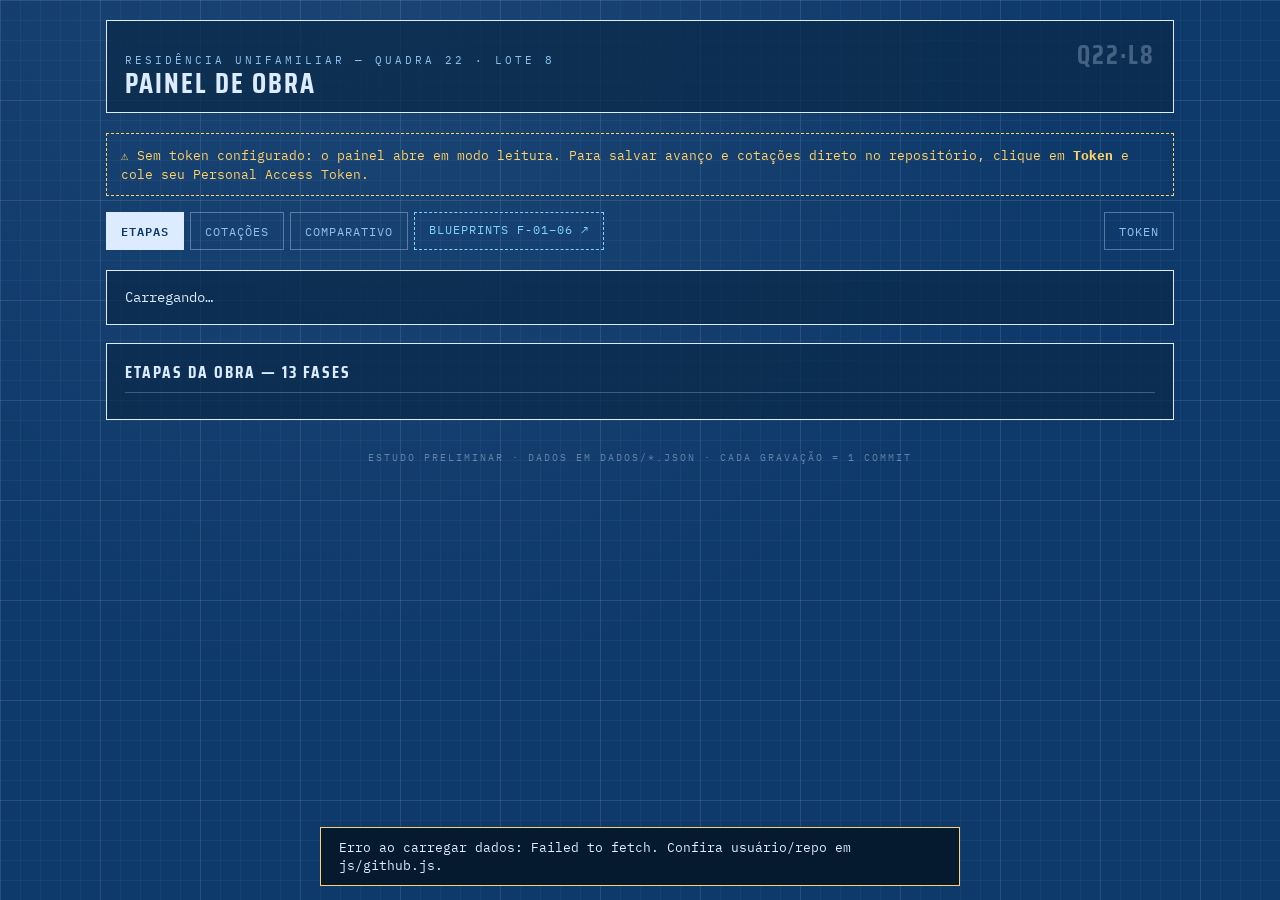
==== index.html @ 90e199ad "Painel de obra Q22·L8 — site interativo, dados (13 etapas, 116 itens cotáveis) e blueprints F-01–F-0" ====
<!DOCTYPE html>
<html lang="pt-BR">
<head>
<meta charset="UTF-8">
<meta name="viewport" content="width=device-width, initial-scale=1.0">
<title>Q22·L8 — Painel de Obra</title>
<link href="https://fonts.googleapis.com/css2?family=Saira+Condensed:wght@400;600;700&family=IBM+Plex+Mono:wght@400;500;600&display=swap" rel="stylesheet">
<link rel="stylesheet" href="css/estilo.css">
</head>
<body>
<div class="wrap">

  <header class="carimbo">
    <div>
      <div class="kicker">Residência Unifamiliar — Quadra 22 · Lote 8</div>
      <h1>Painel de Obra</h1>
    </div>
    <div class="tag">Q22·L8</div>
  </header>

  <div id="token-aviso" class="token-aviso">
    ⚠ Sem token configurado: o painel abre em modo leitura. Para salvar avanço e cotações
    direto no repositório, clique em <strong>Token</strong> e cole seu Personal Access Token.
  </div>

  <nav>
    <button data-aba="etapas" class="ativo">Etapas</button>
    <button data-aba="cotacoes">Cotações</button>
    <button data-aba="comparativo">Comparativo</button>
    <a class="btn-blueprints" href="blueprints.html">Blueprints F-01–06 ↗</a>
    <button id="btn-token" style="margin-left:auto">Token</button>
  </nav>

  <div class="painel" id="resumo">Carregando…</div>

  <main>
    <section id="aba-etapas">
      <div class="painel">
        <h2>Etapas da obra — 13 fases</h2>
        <div id="lista-etapas"></div>
        <button id="salvar-etapas" class="btn oculto">Salvar avanço no repositório</button>
      </div>
    </section>

    <section id="aba-cotacoes" class="oculto">
      <div class="painel">
        <h2>Nova cotação</h2>
        <form id="form-cotacao">
          <div class="linha-2">
            <div class="campo"><label class="lbl" for="cot-categoria">Categoria</label>
              <select id="cot-categoria"></select></div>
            <div class="campo"><label class="lbl" for="cot-etapa">Etapa vinculada</label>
              <select id="cot-etapa"></select></div>
          </div>
          <div class="campo"><label class="lbl" for="cot-item">Item (catálogo — 116 itens da planilha)</label>
            <select id="cot-item"></select></div>
          <div class="linha-2">
            <div class="campo"><label class="lbl" for="cot-fornecedor">Fornecedor</label>
              <input id="cot-fornecedor" required placeholder="ex.: ISOCIL"></div>
            <div class="campo"><label class="lbl" for="cot-qtde">Quantidade</label>
              <input id="cot-qtde" type="number" step="0.01" min="0" required></div>
          </div>
          <div class="linha-2">
            <div class="campo"><label class="lbl" for="cot-preco">Preço unitário (R$)</label>
              <input id="cot-preco" type="number" step="0.01" min="0" required placeholder="ex.: 220,00 → 220.00"></div>
            <div class="campo"><label class="lbl" for="cot-obs">Observação</label>
              <input id="cot-obs" placeholder="espessura, prazo, condição de pagamento…"></div>
          </div>
          <button type="submit" id="btn-cotacao" class="btn">Salvar cotação (commit)</button>
        </form>
      </div>
      <div class="painel">
        <h2>Cotações registradas</h2>
        <div id="tabela-cotacoes"></div>
      </div>
    </section>

    <section id="aba-comparativo" class="oculto">
      <div class="painel">
        <h2>Cotado × Estimado por etapa</h2>
        <p style="font-size:11.5px;color:var(--bp-dim);margin-bottom:12px">
          Faixa azul = estimativa baixa–alta da planilha. Marcador âmbar = custo real da etapa
          (o que você digitou na aba Etapas; se vazio, usa a soma das cotações vinculadas).</p>
        <div id="comparativo"></div>
      </div>
    </section>
  </main>

  <div class="rodape">Estudo preliminar · dados em dados/*.json · cada gravação = 1 commit</div>
</div>
<div id="msg" role="status"></div>
<script src="js/github.js"></script>
<script src="js/app.js"></script>
</body>
</html>
---- css/estilo.css ----
/* Residência Q22·L8 — painel de obra · estética blueprint (mesma família das folhas F-01–F-06) */
:root {
  --bp-blue:#0E3A6B; --bp-deep:#05192f; --bp-line:#DCEBFF; --bp-dim:#8FC1EE;
  --bp-amber:#FFD166; --bp-green:#7FD4A6; --bp-cyan:#7FD4FF; --bp-panel:rgba(9,41,71,0.72);
}
* { margin:0; padding:0; box-sizing:border-box; }
body {
  background:
    linear-gradient(rgba(220,235,255,0.045) 1px, transparent 1px),
    linear-gradient(90deg, rgba(220,235,255,0.045) 1px, transparent 1px),
    linear-gradient(rgba(220,235,255,0.08) 1px, transparent 1px),
    linear-gradient(90deg, rgba(220,235,255,0.08) 1px, transparent 1px),
    radial-gradient(ellipse at 30% 0%, rgba(255,255,255,0.05), transparent 55%),
    var(--bp-blue);
  background-size:20px 20px,20px 20px,100px 100px,100px 100px,auto,auto;
  color:var(--bp-line);
  font-family:'IBM Plex Mono',monospace;
  font-size:14px; line-height:1.5;
  min-height:100vh;
}
h1,h2,h3,.ttl { font-family:'Saira Condensed',sans-serif; text-transform:uppercase; letter-spacing:2px; }
a { color:var(--bp-cyan); }

.wrap { max-width:1100px; margin:0 auto; padding:20px 16px 80px; }

/* carimbo de topo */
header.carimbo {
  border:1.5px solid var(--bp-line); background:var(--bp-panel);
  display:flex; flex-wrap:wrap; justify-content:space-between; align-items:baseline;
  padding:14px 18px; margin-bottom:20px; gap:8px;
}
header .kicker { font-size:11px; letter-spacing:3px; color:var(--bp-dim); text-transform:uppercase; }
header h1 { font-size:28px; font-weight:700; line-height:1.05; }
header .tag { font-size:26px; font-weight:700; color:rgba(220,235,255,0.28); font-family:'Saira Condensed',sans-serif; letter-spacing:2px; }
nav { display:flex; gap:6px; flex-wrap:wrap; margin-bottom:20px; }
nav button {
  font-family:'IBM Plex Mono',monospace; font-size:12px; letter-spacing:1px; text-transform:uppercase;
  background:transparent; color:var(--bp-dim); border:1px solid rgba(220,235,255,0.35);
  padding:8px 14px; cursor:pointer;
}
nav button.ativo { color:var(--bp-blue); background:var(--bp-line); border-color:var(--bp-line); font-weight:600; }
nav a.btn-blueprints { font-size:12px; letter-spacing:1px; text-transform:uppercase; border:1px dashed var(--bp-cyan); padding:8px 14px; text-decoration:none; }

/* painéis */
.painel { border:1.2px solid var(--bp-line); background:var(--bp-panel); padding:16px 18px; margin-bottom:18px; }
.painel h2 { font-size:17px; margin-bottom:10px; color:var(--bp-line); border-bottom:1px solid rgba(220,235,255,0.25); padding-bottom:6px; }
.lbl { display:block; font-size:10px; letter-spacing:2px; color:var(--bp-dim); text-transform:uppercase; margin-bottom:3px; }
.val { font-weight:600; }
.grid-resumo { display:grid; grid-template-columns:repeat(auto-fit,minmax(150px,1fr)); gap:12px; }
.grid-resumo .celula { border-left:2px solid var(--bp-cyan); padding-left:10px; }
.amber { color:var(--bp-amber); } .green { color:var(--bp-green); } .cyan { color:var(--bp-cyan); }

/* barra de progresso geral */
.barra { height:22px; border:1px solid var(--bp-line); background:rgba(5,25,47,0.6); position:relative; margin:8px 0 4px; }
.barra .preenchido { height:100%; background:repeating-linear-gradient(45deg, var(--bp-green), var(--bp-green) 6px, rgba(127,212,166,0.55) 6px, rgba(127,212,166,0.55) 12px); transition:width .4s; }
.barra .rotulo { position:absolute; inset:0; display:flex; align-items:center; justify-content:center; font-size:11px; letter-spacing:1px; color:var(--bp-line); text-shadow:0 0 4px rgba(5,25,47,0.9); }

/* etapas */
.etapa { border:1px solid rgba(220,235,255,0.35); background:rgba(5,25,47,0.35); padding:12px 14px; margin-bottom:10px; }
.etapa .topo { display:flex; justify-content:space-between; gap:10px; flex-wrap:wrap; align-items:baseline; }
.etapa .num { font-family:'Saira Condensed',sans-serif; font-size:22px; font-weight:700; color:rgba(220,235,255,0.35); min-width:34px; }
.etapa h3 { font-size:15px; letter-spacing:1.2px; }
.etapa .faixa { font-size:12px; color:var(--bp-dim); }
.etapa .obs { font-size:11.5px; color:var(--bp-dim); margin-top:4px; }
.etapa .controles { display:flex; gap:8px; align-items:center; margin-top:8px; flex-wrap:wrap; }
.etapa select, .etapa input[type=number] {
  background:rgba(5,25,47,0.8); color:var(--bp-line); border:1px solid rgba(220,235,255,0.4);
  font-family:'IBM Plex Mono',monospace; font-size:12px; padding:5px 8px;
}
.etapa input[type=range] { accent-color:var(--bp-green); width:130px; }
.etapa .mini-barra { height:8px; background:rgba(5,25,47,0.7); border:1px solid rgba(220,235,255,0.3); margin-top:8px; }
.etapa .mini-barra div { height:100%; background:var(--bp-green); }
.etapa.concluida { border-color:var(--bp-green); }
.etapa.concluida .num { color:var(--bp-green); }
.etapa.em_andamento { border-color:var(--bp-amber); }
.etapa.em_andamento .num { color:var(--bp-amber); }
.badge { font-size:10px; letter-spacing:1.5px; text-transform:uppercase; border:1px solid; padding:2px 8px; }
.badge.nao_iniciada { color:var(--bp-dim); border-color:var(--bp-dim); }
.badge.em_andamento { color:var(--bp-amber); border-color:var(--bp-amber); }
.badge.concluida { color:var(--bp-green); border-color:var(--bp-green); }

/* formulários */
form .campo { margin-bottom:12px; }
input, select, textarea {
  width:100%; background:rgba(5,25,47,0.8); color:var(--bp-line);
  border:1px solid rgba(220,235,255,0.4); font-family:'IBM Plex Mono',monospace;
  font-size:13px; padding:9px 10px;
}
input:focus, select:focus, textarea:focus, button:focus-visible { outline:2px solid var(--bp-cyan); outline-offset:1px; }
.linha-2 { display:grid; grid-template-columns:1fr 1fr; gap:12px; }
.btn {
  font-family:'Saira Condensed',sans-serif; font-size:15px; font-weight:600; letter-spacing:2px; text-transform:uppercase;
  background:var(--bp-amber); color:var(--bp-blue); border:none; padding:11px 22px; cursor:pointer; width:auto;
}
.btn.secundario { background:transparent; color:var(--bp-line); border:1px solid var(--bp-line); }
.btn:disabled { opacity:.5; cursor:wait; }

/* tabela de cotações */
table { width:100%; border-collapse:collapse; font-size:12px; }
th { font-size:10px; letter-spacing:1.5px; text-transform:uppercase; color:var(--bp-dim); text-align:left; padding:6px 8px; border-bottom:1px solid rgba(220,235,255,0.4); }
td { padding:7px 8px; border-bottom:1px solid rgba(220,235,255,0.15); vertical-align:top; }
td.num, th.num { text-align:right; white-space:nowrap; }
tr.melhor td { color:var(--bp-green); }

/* comparativo */
.comp-linha { display:grid; grid-template-columns:26px 1fr 220px; gap:10px; align-items:center; margin-bottom:8px; font-size:12px; }
.comp-track { position:relative; height:14px; background:rgba(5,25,47,0.7); border:1px solid rgba(220,235,255,0.3); }
.comp-faixa { position:absolute; top:0; bottom:0; background:rgba(143,193,238,0.28); }
.comp-real { position:absolute; top:2px; bottom:2px; width:3px; background:var(--bp-amber); }

/* status / token */
#msg { position:fixed; bottom:14px; left:50%; transform:translateX(-50%); background:var(--bp-deep); border:1px solid var(--bp-cyan); color:var(--bp-line); padding:10px 18px; font-size:12.5px; max-width:92vw; display:none; z-index:9; }
.token-aviso { border:1px dashed var(--bp-amber); padding:12px 14px; font-size:12.5px; color:var(--bp-amber); margin-bottom:16px; }
.rodape { text-align:center; font-size:10px; letter-spacing:2px; color:rgba(220,235,255,0.4); text-transform:uppercase; margin-top:30px; }
.oculto { display:none; }
@media (max-width:640px){ .linha-2{grid-template-columns:1fr;} .comp-linha{grid-template-columns:22px 1fr;} .comp-linha .comp-wrap{grid-column:1/-1;} }
@media (prefers-reduced-motion:reduce){ *{transition:none!important;} }
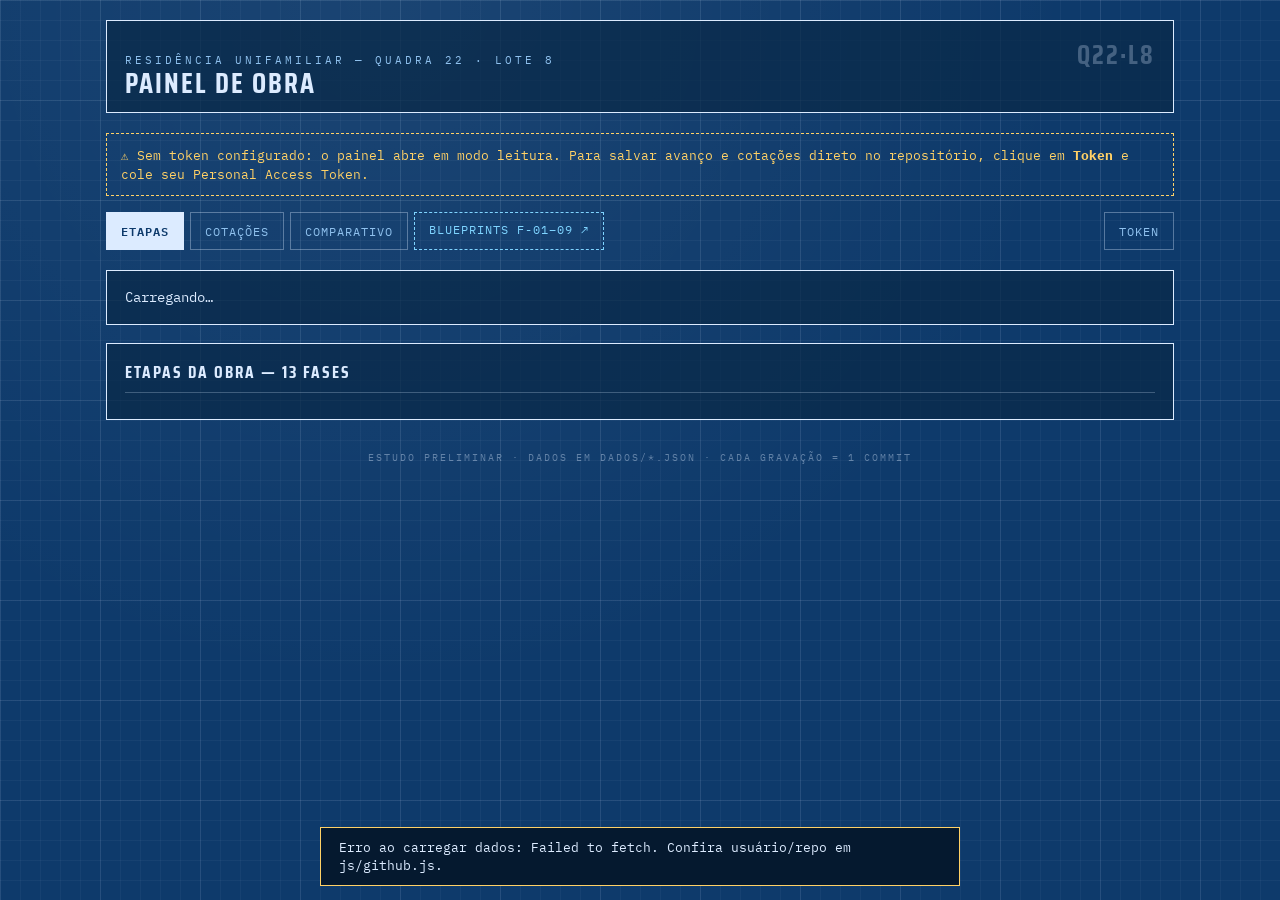
==== commit 3f6fcf05: "Botao 'Painel de Obra' fixo nas blueprints (oculto na impressao/PDF) + link do index atualizado p/ F" ====
--- a/index.html
+++ b/index.html
@@ -27,7 +27,7 @@
     <button data-aba="etapas" class="ativo">Etapas</button>
     <button data-aba="cotacoes">Cotações</button>
     <button data-aba="comparativo">Comparativo</button>
-    <a class="btn-blueprints" href="blueprints.html">Blueprints F-01–06 ↗</a>
+    <a class="btn-blueprints" href="blueprints.html">Blueprints F-01–09 ↗</a>
     <button id="btn-token" style="margin-left:auto">Token</button>
   </nav>
 
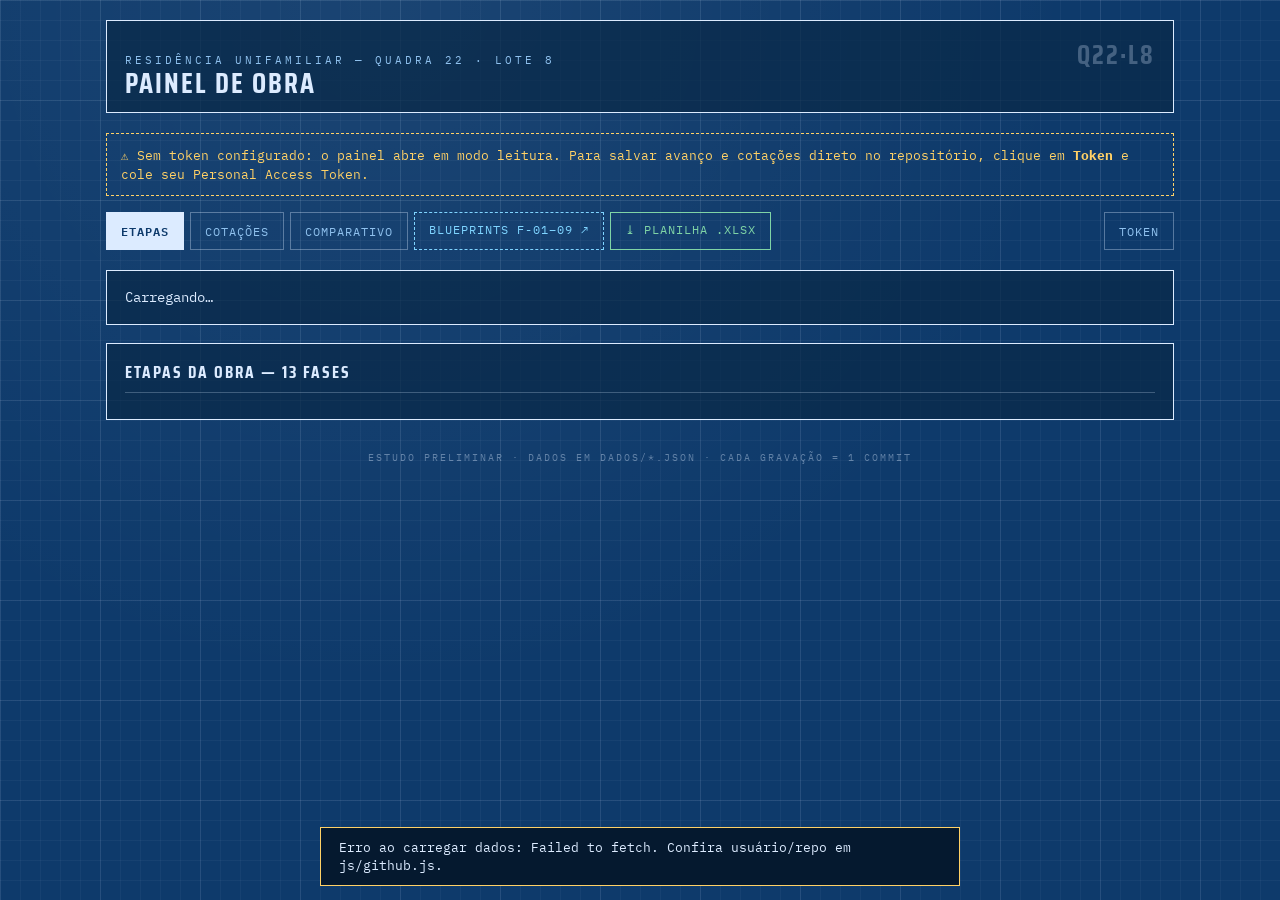
==== commit 5badb2e7: "Planilha automatica: gerador a partir dos JSONs, workflow do Actions, botao de download no painel" ====
--- a/index.html
+++ b/index.html
@@ -28,6 +28,7 @@
     <button data-aba="cotacoes">Cotações</button>
     <button data-aba="comparativo">Comparativo</button>
     <a class="btn-blueprints" href="blueprints.html">Blueprints F-01–09 ↗</a>
+    <a class="btn-blueprints" id="link-planilha" href="planilha-q22-l8.xlsx" download>⤓ Planilha .xlsx</a>
     <button id="btn-token" style="margin-left:auto">Token</button>
   </nav>
 
--- a/css/estilo.css
+++ b/css/estilo.css
@@ -40,6 +40,7 @@
 }
 nav button.ativo { color:var(--bp-blue); background:var(--bp-line); border-color:var(--bp-line); font-weight:600; }
 nav a.btn-blueprints { font-size:12px; letter-spacing:1px; text-transform:uppercase; border:1px dashed var(--bp-cyan); padding:8px 14px; text-decoration:none; }
+nav a#link-planilha { border-style:solid; border-color:var(--bp-green); color:var(--bp-green); }
 
 /* painéis */
 .painel { border:1.2px solid var(--bp-line); background:var(--bp-panel); padding:16px 18px; margin-bottom:18px; }
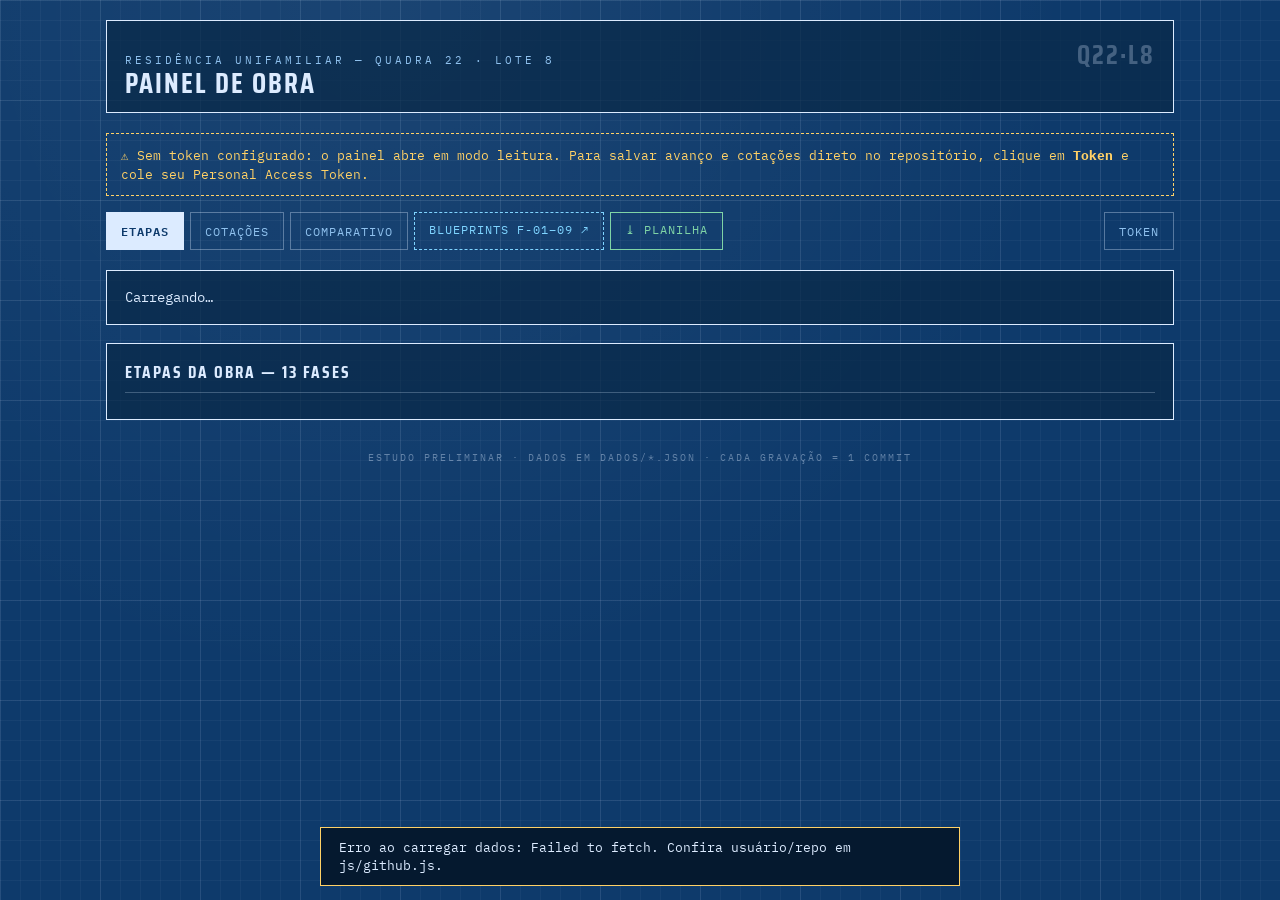
==== commit 9502b686: "Download da planilha com nome datado da ultima atualizacao (+ cache-buster por sha e rotulo com a da" ====
--- a/index.html
+++ b/index.html
@@ -28,7 +28,7 @@
     <button data-aba="cotacoes">Cotações</button>
     <button data-aba="comparativo">Comparativo</button>
     <a class="btn-blueprints" href="blueprints.html">Blueprints F-01–09 ↗</a>
-    <a class="btn-blueprints" id="link-planilha" href="planilha-q22-l8.xlsx" download>⤓ Planilha .xlsx</a>
+    <a class="btn-blueprints" id="link-planilha" href="planilha-q22-l8.xlsx" download title="Planilha de custos (.xlsx)">⤓ Planilha</a>
     <button id="btn-token" style="margin-left:auto">Token</button>
   </nav>
 
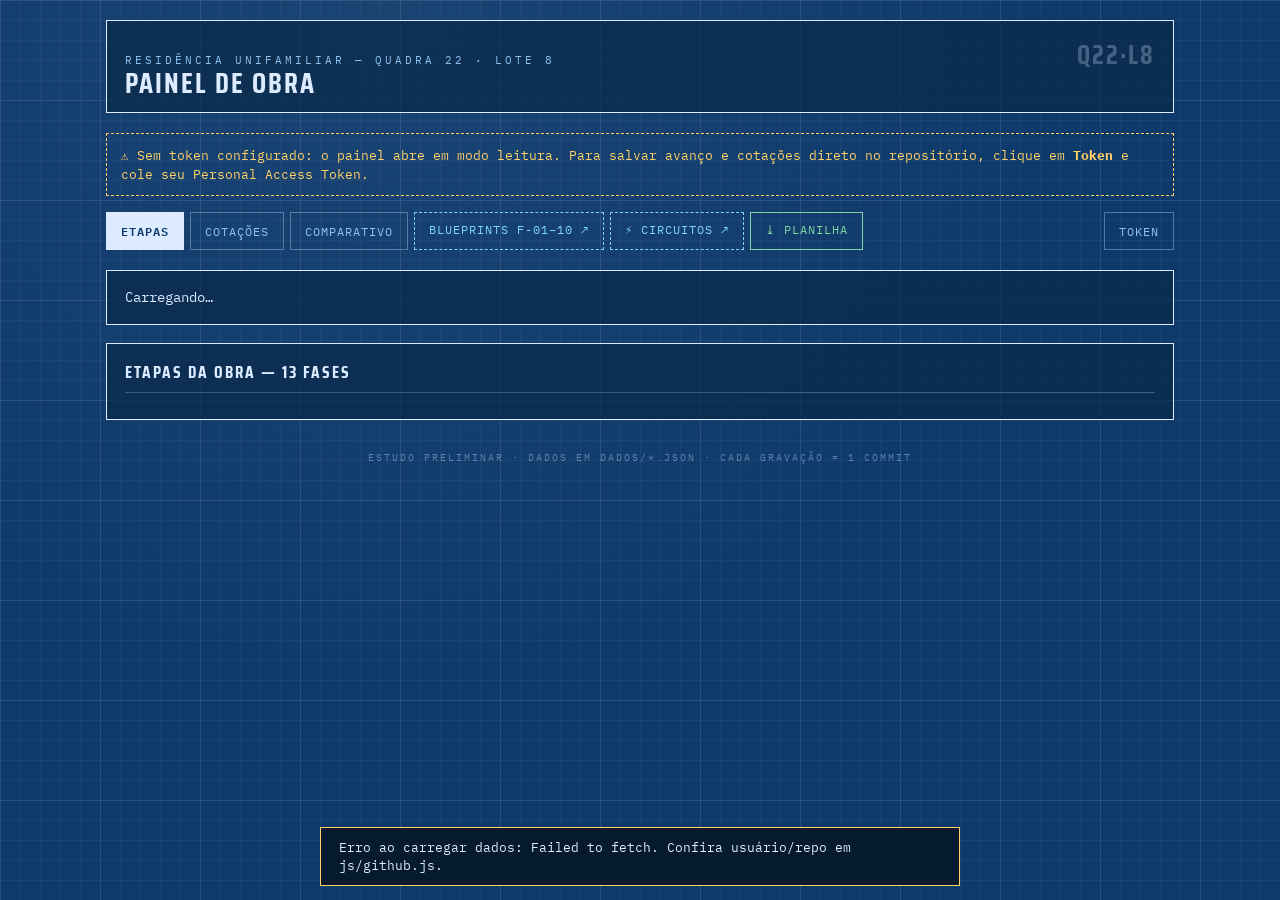
==== commit c80831cc: "Pagina de circuitos: eletrica (25 circuitos) integrada ao site + aba de hidraulica funcional com 13 " ====
--- a/index.html
+++ b/index.html
@@ -27,7 +27,8 @@
     <button data-aba="etapas" class="ativo">Etapas</button>
     <button data-aba="cotacoes">Cotações</button>
     <button data-aba="comparativo">Comparativo</button>
-    <a class="btn-blueprints" href="blueprints.html">Blueprints F-01–09 ↗</a>
+    <a class="btn-blueprints" href="blueprints.html">Blueprints F-01–10 ↗</a>
+    <a class="btn-blueprints" href="circuitos.html">⚡ Circuitos ↗</a>
     <a class="btn-blueprints" id="link-planilha" href="planilha-q22-l8.xlsx" download title="Planilha de custos (.xlsx)">⤓ Planilha</a>
     <button id="btn-token" style="margin-left:auto">Token</button>
   </nav>
@@ -53,10 +54,10 @@
             <div class="campo"><label class="lbl" for="cot-etapa">Etapa vinculada</label>
               <select id="cot-etapa"></select></div>
           </div>
-          <div class="campo"><label class="lbl" for="cot-item">Item (catálogo — 116 itens da planilha)</label>
+          <div class="campo"><label class="lbl" for="cot-item">Item — 143 no catálogo (inclui projetos e mão de obra por etapa) <span id="cot-tipo" class="badge nao_iniciada">material</span></label>
             <select id="cot-item"></select></div>
           <div class="linha-2">
-            <div class="campo"><label class="lbl" for="cot-fornecedor">Fornecedor</label>
+            <div class="campo"><label class="lbl" for="cot-fornecedor">Fornecedor / empreiteiro</label>
               <input id="cot-fornecedor" required placeholder="ex.: ISOCIL"></div>
             <div class="campo"><label class="lbl" for="cot-qtde">Quantidade</label>
               <input id="cot-qtde" type="number" step="0.01" min="0" required></div>
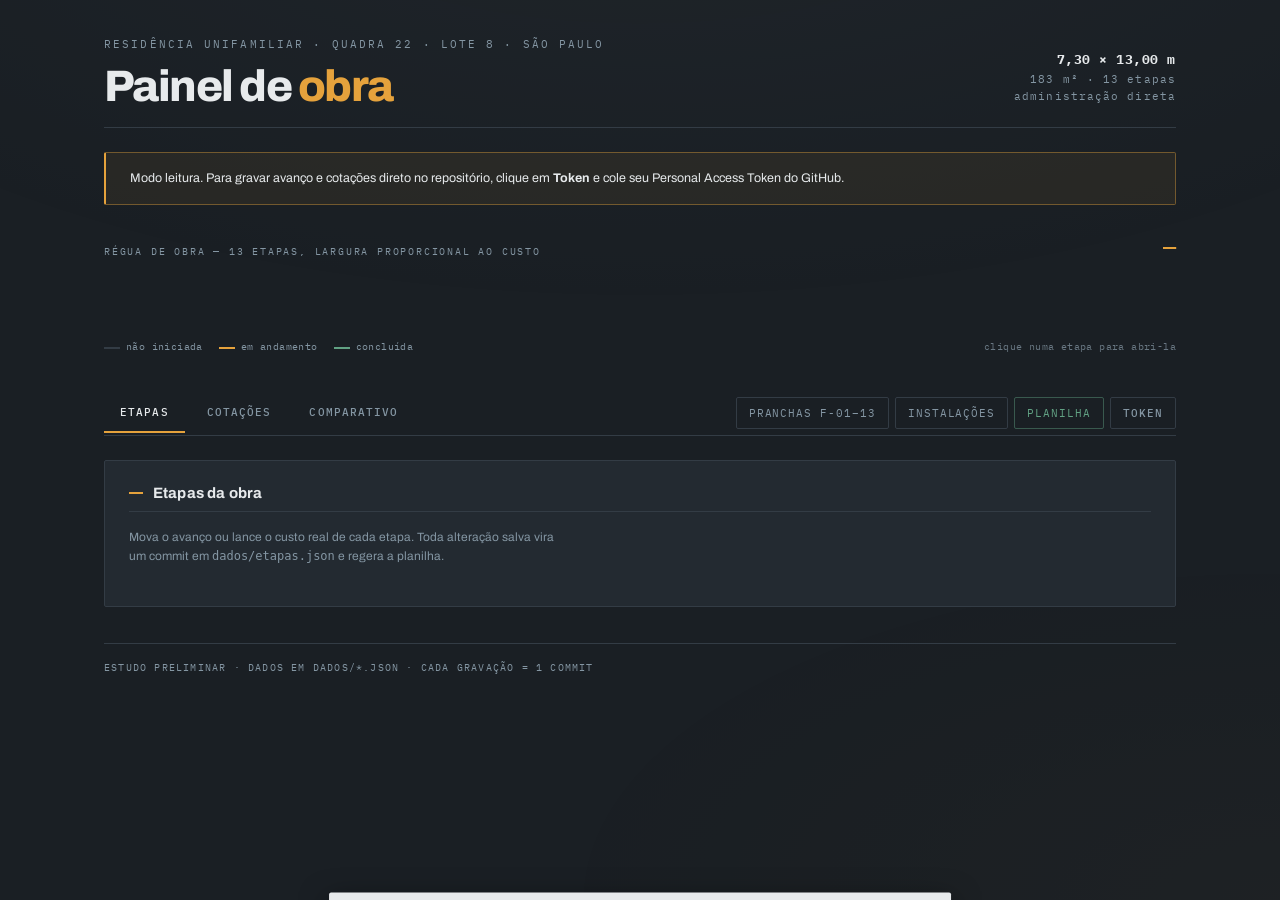
==== commit 65a787c7: "Redesign do painel: paleta de materiais (grafite/cimento/ambar), Archivo+IBM Plex Mono, regua de obr" ====
--- a/index.html
+++ b/index.html
@@ -4,43 +4,69 @@
 <meta charset="UTF-8">
 <meta name="viewport" content="width=device-width, initial-scale=1.0">
 <title>Q22·L8 — Painel de Obra</title>
-<link href="https://fonts.googleapis.com/css2?family=Saira+Condensed:wght@400;600;700&family=IBM+Plex+Mono:wght@400;500;600&display=swap" rel="stylesheet">
+<meta name="theme-color" content="#1A1F24">
+<link rel="preconnect" href="https://fonts.googleapis.com">
+<link rel="preconnect" href="https://fonts.gstatic.com" crossorigin>
+<link href="https://fonts.googleapis.com/css2?family=Archivo:wght@500;600;700;800&family=IBM+Plex+Mono:wght@400;500;600&display=swap" rel="stylesheet">
 <link rel="stylesheet" href="css/estilo.css">
 </head>
 <body>
 <div class="wrap">
 
-  <header class="carimbo">
+  <header class="topo-pag">
     <div>
-      <div class="kicker">Residência Unifamiliar — Quadra 22 · Lote 8</div>
-      <h1>Painel de Obra</h1>
+      <div class="eyebrow">Residência unifamiliar · Quadra 22 · Lote 8 · São Paulo</div>
+      <h1>Painel de <em>obra</em></h1>
     </div>
-    <div class="tag">Q22·L8</div>
+    <div class="selo">
+      <b>7,30 × 13,00 m</b>
+      183 m² · 13 etapas<br>
+      administração direta
+    </div>
   </header>
 
   <div id="token-aviso" class="token-aviso">
-    ⚠ Sem token configurado: o painel abre em modo leitura. Para salvar avanço e cotações
-    direto no repositório, clique em <strong>Token</strong> e cole seu Personal Access Token.
+    Modo leitura. Para gravar avanço e cotações direto no repositório, clique em
+    <strong>Token</strong> e cole seu Personal Access Token do GitHub.
   </div>
+
+  <!-- RÉGUA DE OBRA — largura de cada etapa = peso no orçamento · preenchimento = avanço -->
+  <section class="regua-bloco">
+    <div class="regua-cab">
+      <span class="titulo">Régua de obra — 13 etapas, largura proporcional ao custo</span>
+      <span class="pct" id="regua-pct">—</span>
+    </div>
+    <div class="regua" id="regua" role="list"></div>
+    <div class="regua-legenda">
+      <span><i></i>não iniciada</span>
+      <span class="a"><i></i>em andamento</span>
+      <span class="c"><i></i>concluída</span>
+      <span class="regua-dica">clique numa etapa para abri-la</span>
+    </div>
+  </section>
+
+  <div id="resumo"></div>
 
   <nav>
     <button data-aba="etapas" class="ativo">Etapas</button>
     <button data-aba="cotacoes">Cotações</button>
     <button data-aba="comparativo">Comparativo</button>
-    <a class="btn-blueprints" href="blueprints.html">Blueprints F-01–10 ↗</a>
-    <a class="btn-blueprints" href="circuitos.html">⚡ Circuitos ↗</a>
-    <a class="btn-blueprints" id="link-planilha" href="planilha-q22-l8.xlsx" download title="Planilha de custos (.xlsx)">⤓ Planilha</a>
-    <button id="btn-token" style="margin-left:auto">Token</button>
+    <span class="externos">
+      <a class="btn-blueprints" href="blueprints.html">Pranchas F-01–13</a>
+      <a class="btn-blueprints" href="circuitos.html">Instalações</a>
+      <a class="btn-blueprints" id="link-planilha" href="planilha-q22-l8.xlsx" download title="Planilha de custos (.xlsx)">Planilha</a>
+      <button id="btn-token">Token</button>
+    </span>
   </nav>
-
-  <div class="painel" id="resumo">Carregando…</div>
 
   <main>
     <section id="aba-etapas">
       <div class="painel">
-        <h2>Etapas da obra — 13 fases</h2>
+        <h2>Etapas da obra</h2>
+        <p class="painel-nota">Mova o avanço ou lance o custo real de cada etapa. Toda alteração
+          salva vira um commit em <code>dados/etapas.json</code> e regera a planilha.</p>
         <div id="lista-etapas"></div>
-        <button id="salvar-etapas" class="btn oculto">Salvar avanço no repositório</button>
+        <button id="salvar-etapas" class="btn oculto">Salvar avanço</button>
       </div>
     </section>
 
@@ -54,21 +80,23 @@
             <div class="campo"><label class="lbl" for="cot-etapa">Etapa vinculada</label>
               <select id="cot-etapa"></select></div>
           </div>
-          <div class="campo"><label class="lbl" for="cot-item">Item — 143 no catálogo (inclui projetos e mão de obra por etapa) <span id="cot-tipo" class="badge nao_iniciada">material</span></label>
-            <select id="cot-item"></select></div>
+          <div class="campo">
+            <label class="lbl" for="cot-item">Item do catálogo <span id="cot-tipo" class="badge">material</span></label>
+            <select id="cot-item"></select>
+          </div>
           <div class="linha-2">
-            <div class="campo"><label class="lbl" for="cot-fornecedor">Fornecedor / empreiteiro</label>
+            <div class="campo"><label class="lbl" for="cot-fornecedor">Fornecedor ou empreiteiro</label>
               <input id="cot-fornecedor" required placeholder="ex.: ISOCIL"></div>
             <div class="campo"><label class="lbl" for="cot-qtde">Quantidade</label>
               <input id="cot-qtde" type="number" step="0.01" min="0" required></div>
           </div>
           <div class="linha-2">
             <div class="campo"><label class="lbl" for="cot-preco">Preço unitário (R$)</label>
-              <input id="cot-preco" type="number" step="0.01" min="0" required placeholder="ex.: 220,00 → 220.00"></div>
+              <input id="cot-preco" type="number" step="0.01" min="0" required placeholder="220.00"></div>
             <div class="campo"><label class="lbl" for="cot-obs">Observação</label>
               <input id="cot-obs" placeholder="espessura, prazo, condição de pagamento…"></div>
           </div>
-          <button type="submit" id="btn-cotacao" class="btn">Salvar cotação (commit)</button>
+          <button type="submit" id="btn-cotacao" class="btn">Salvar cotação</button>
         </form>
       </div>
       <div class="painel">
@@ -79,10 +107,10 @@
 
     <section id="aba-comparativo" class="oculto">
       <div class="painel">
-        <h2>Cotado × Estimado por etapa</h2>
-        <p style="font-size:11.5px;color:var(--bp-dim);margin-bottom:12px">
-          Faixa azul = estimativa baixa–alta da planilha. Marcador âmbar = custo real da etapa
-          (o que você digitou na aba Etapas; se vazio, usa a soma das cotações vinculadas).</p>
+        <h2>Cotado × estimado</h2>
+        <p class="painel-nota">A faixa azul é a estimativa baixa–alta da planilha. O marcador âmbar
+          é o custo real da etapa — o que você digitou em Etapas ou, se estiver vazio, a soma das
+          cotações vinculadas.</p>
         <div id="comparativo"></div>
       </div>
     </section>
@@ -90,7 +118,7 @@
 
   <div class="rodape">Estudo preliminar · dados em dados/*.json · cada gravação = 1 commit</div>
 </div>
-<div id="msg" role="status"></div>
+<div id="msg" role="status" aria-live="polite"></div>
 <script src="js/github.js"></script>
 <script src="js/app.js"></script>
 </body>
--- a/css/estilo.css
+++ b/css/estilo.css
@@ -1,118 +1,254 @@
-/* Residência Q22·L8 — painel de obra · estética blueprint (mesma família das folhas F-01–F-06) */
-:root {
-  --bp-blue:#0E3A6B; --bp-deep:#05192f; --bp-line:#DCEBFF; --bp-dim:#8FC1EE;
-  --bp-amber:#FFD166; --bp-green:#7FD4A6; --bp-cyan:#7FD4FF; --bp-panel:rgba(9,41,71,0.72);
-}
-* { margin:0; padding:0; box-sizing:border-box; }
-body {
+/* ============================================================
+   Q22·L8 — Painel de Obra
+   Paleta derivada dos materiais da casa: grafite (aço galvanizado),
+   cimento (Monolev), EPS (off-white), âmbar (o acento do caderno).
+   As pranchas (blueprints.html) mantêm o azul-cópia próprio.
+   ============================================================ */
+:root{
+  --grafite:#1A1F24;  --cimento:#232A31;  --cimento-alto:#2A323A;
+  --junta:#333C45;    --eps:#E7EAEC;      --zinco:#8496A3;
+  --ambar:#E5A23C;    --verde:#61A183;    --aco:#79A8C4;
+  --r:2px;
+  --s1:6px; --s2:10px; --s3:16px; --s4:24px; --s5:36px; --s6:56px;
+}
+*{margin:0;padding:0;box-sizing:border-box}
+html{-webkit-text-size-adjust:100%}
+body{
+  background:var(--grafite); color:var(--eps);
+  font-family:'Archivo',system-ui,sans-serif; font-size:14px; line-height:1.55;
+  -webkit-font-smoothing:antialiased;
+}
+/* textura de concreto: ruído sutilíssimo + vinheta */
+body::before{
+  content:""; position:fixed; inset:0; pointer-events:none; z-index:0; opacity:.5;
   background:
-    linear-gradient(rgba(220,235,255,0.045) 1px, transparent 1px),
-    linear-gradient(90deg, rgba(220,235,255,0.045) 1px, transparent 1px),
-    linear-gradient(rgba(220,235,255,0.08) 1px, transparent 1px),
-    linear-gradient(90deg, rgba(220,235,255,0.08) 1px, transparent 1px),
-    radial-gradient(ellipse at 30% 0%, rgba(255,255,255,0.05), transparent 55%),
-    var(--bp-blue);
-  background-size:20px 20px,20px 20px,100px 100px,100px 100px,auto,auto;
-  color:var(--bp-line);
-  font-family:'IBM Plex Mono',monospace;
-  font-size:14px; line-height:1.5;
-  min-height:100vh;
-}
-h1,h2,h3,.ttl { font-family:'Saira Condensed',sans-serif; text-transform:uppercase; letter-spacing:2px; }
-a { color:var(--bp-cyan); }
-
-.wrap { max-width:1100px; margin:0 auto; padding:20px 16px 80px; }
-
-/* carimbo de topo */
-header.carimbo {
-  border:1.5px solid var(--bp-line); background:var(--bp-panel);
-  display:flex; flex-wrap:wrap; justify-content:space-between; align-items:baseline;
-  padding:14px 18px; margin-bottom:20px; gap:8px;
-}
-header .kicker { font-size:11px; letter-spacing:3px; color:var(--bp-dim); text-transform:uppercase; }
-header h1 { font-size:28px; font-weight:700; line-height:1.05; }
-header .tag { font-size:26px; font-weight:700; color:rgba(220,235,255,0.28); font-family:'Saira Condensed',sans-serif; letter-spacing:2px; }
-nav { display:flex; gap:6px; flex-wrap:wrap; margin-bottom:20px; }
-nav button {
-  font-family:'IBM Plex Mono',monospace; font-size:12px; letter-spacing:1px; text-transform:uppercase;
-  background:transparent; color:var(--bp-dim); border:1px solid rgba(220,235,255,0.35);
-  padding:8px 14px; cursor:pointer;
-}
-nav button.ativo { color:var(--bp-blue); background:var(--bp-line); border-color:var(--bp-line); font-weight:600; }
-nav a.btn-blueprints { font-size:12px; letter-spacing:1px; text-transform:uppercase; border:1px dashed var(--bp-cyan); padding:8px 14px; text-decoration:none; }
-nav a#link-planilha { border-style:solid; border-color:var(--bp-green); color:var(--bp-green); }
-
-/* painéis */
-.painel { border:1.2px solid var(--bp-line); background:var(--bp-panel); padding:16px 18px; margin-bottom:18px; }
-.painel h2 { font-size:17px; margin-bottom:10px; color:var(--bp-line); border-bottom:1px solid rgba(220,235,255,0.25); padding-bottom:6px; }
-.lbl { display:block; font-size:10px; letter-spacing:2px; color:var(--bp-dim); text-transform:uppercase; margin-bottom:3px; }
-.val { font-weight:600; }
-.grid-resumo { display:grid; grid-template-columns:repeat(auto-fit,minmax(150px,1fr)); gap:12px; }
-.grid-resumo .celula { border-left:2px solid var(--bp-cyan); padding-left:10px; }
-.amber { color:var(--bp-amber); } .green { color:var(--bp-green); } .cyan { color:var(--bp-cyan); }
-
-/* barra de progresso geral */
-.barra { height:22px; border:1px solid var(--bp-line); background:rgba(5,25,47,0.6); position:relative; margin:8px 0 4px; }
-.barra .preenchido { height:100%; background:repeating-linear-gradient(45deg, var(--bp-green), var(--bp-green) 6px, rgba(127,212,166,0.55) 6px, rgba(127,212,166,0.55) 12px); transition:width .4s; }
-.barra .rotulo { position:absolute; inset:0; display:flex; align-items:center; justify-content:center; font-size:11px; letter-spacing:1px; color:var(--bp-line); text-shadow:0 0 4px rgba(5,25,47,0.9); }
-
-/* etapas */
-.etapa { border:1px solid rgba(220,235,255,0.35); background:rgba(5,25,47,0.35); padding:12px 14px; margin-bottom:10px; }
-.etapa .topo { display:flex; justify-content:space-between; gap:10px; flex-wrap:wrap; align-items:baseline; }
-.etapa .num { font-family:'Saira Condensed',sans-serif; font-size:22px; font-weight:700; color:rgba(220,235,255,0.35); min-width:34px; }
-.etapa h3 { font-size:15px; letter-spacing:1.2px; }
-.etapa .faixa { font-size:12px; color:var(--bp-dim); }
-.etapa .obs { font-size:11.5px; color:var(--bp-dim); margin-top:4px; }
-.etapa .controles { display:flex; gap:8px; align-items:center; margin-top:8px; flex-wrap:wrap; }
-.etapa select, .etapa input[type=number] {
-  background:rgba(5,25,47,0.8); color:var(--bp-line); border:1px solid rgba(220,235,255,0.4);
-  font-family:'IBM Plex Mono',monospace; font-size:12px; padding:5px 8px;
-}
-.etapa input[type=range] { accent-color:var(--bp-green); width:130px; }
-.etapa .mini-barra { height:8px; background:rgba(5,25,47,0.7); border:1px solid rgba(220,235,255,0.3); margin-top:8px; }
-.etapa .mini-barra div { height:100%; background:var(--bp-green); }
-.etapa.concluida { border-color:var(--bp-green); }
-.etapa.concluida .num { color:var(--bp-green); }
-.etapa.em_andamento { border-color:var(--bp-amber); }
-.etapa.em_andamento .num { color:var(--bp-amber); }
-.badge { font-size:10px; letter-spacing:1.5px; text-transform:uppercase; border:1px solid; padding:2px 8px; }
-.badge.nao_iniciada { color:var(--bp-dim); border-color:var(--bp-dim); }
-.badge.em_andamento { color:var(--bp-amber); border-color:var(--bp-amber); }
-.badge.concluida { color:var(--bp-green); border-color:var(--bp-green); }
-
-/* formulários */
-form .campo { margin-bottom:12px; }
-input, select, textarea {
-  width:100%; background:rgba(5,25,47,0.8); color:var(--bp-line);
-  border:1px solid rgba(220,235,255,0.4); font-family:'IBM Plex Mono',monospace;
-  font-size:13px; padding:9px 10px;
-}
-input:focus, select:focus, textarea:focus, button:focus-visible { outline:2px solid var(--bp-cyan); outline-offset:1px; }
-.linha-2 { display:grid; grid-template-columns:1fr 1fr; gap:12px; }
-.btn {
-  font-family:'Saira Condensed',sans-serif; font-size:15px; font-weight:600; letter-spacing:2px; text-transform:uppercase;
-  background:var(--bp-amber); color:var(--bp-blue); border:none; padding:11px 22px; cursor:pointer; width:auto;
-}
-.btn.secundario { background:transparent; color:var(--bp-line); border:1px solid var(--bp-line); }
-.btn:disabled { opacity:.5; cursor:wait; }
-
-/* tabela de cotações */
-table { width:100%; border-collapse:collapse; font-size:12px; }
-th { font-size:10px; letter-spacing:1.5px; text-transform:uppercase; color:var(--bp-dim); text-align:left; padding:6px 8px; border-bottom:1px solid rgba(220,235,255,0.4); }
-td { padding:7px 8px; border-bottom:1px solid rgba(220,235,255,0.15); vertical-align:top; }
-td.num, th.num { text-align:right; white-space:nowrap; }
-tr.melhor td { color:var(--bp-green); }
-
-/* comparativo */
-.comp-linha { display:grid; grid-template-columns:26px 1fr 220px; gap:10px; align-items:center; margin-bottom:8px; font-size:12px; }
-.comp-track { position:relative; height:14px; background:rgba(5,25,47,0.7); border:1px solid rgba(220,235,255,0.3); }
-.comp-faixa { position:absolute; top:0; bottom:0; background:rgba(143,193,238,0.28); }
-.comp-real { position:absolute; top:2px; bottom:2px; width:3px; background:var(--bp-amber); }
-
-/* status / token */
-#msg { position:fixed; bottom:14px; left:50%; transform:translateX(-50%); background:var(--bp-deep); border:1px solid var(--bp-cyan); color:var(--bp-line); padding:10px 18px; font-size:12.5px; max-width:92vw; display:none; z-index:9; }
-.token-aviso { border:1px dashed var(--bp-amber); padding:12px 14px; font-size:12.5px; color:var(--bp-amber); margin-bottom:16px; }
-.rodape { text-align:center; font-size:10px; letter-spacing:2px; color:rgba(220,235,255,0.4); text-transform:uppercase; margin-top:30px; }
-.oculto { display:none; }
-@media (max-width:640px){ .linha-2{grid-template-columns:1fr;} .comp-linha{grid-template-columns:22px 1fr;} .comp-linha .comp-wrap{grid-column:1/-1;} }
-@media (prefers-reduced-motion:reduce){ *{transition:none!important;} }
+    radial-gradient(ellipse 120% 80% at 50% -20%, rgba(133,150,163,.10), transparent 70%),
+    radial-gradient(ellipse 90% 60% at 100% 100%, rgba(229,162,60,.045), transparent 70%);
+}
+.wrap{position:relative; z-index:1; max-width:1120px; margin:0 auto; padding:var(--s5) var(--s4) var(--s6)}
+a{color:inherit}
+
+/* ---------- tipografia ---------- */
+h1,h2,h3{font-family:'Archivo',sans-serif; font-weight:700; letter-spacing:-.02em; line-height:1.1}
+h1{font-size:clamp(30px,5vw,44px); font-weight:800; letter-spacing:-.035em}
+h2{font-size:15px; font-weight:700; letter-spacing:.01em}
+h3{font-size:14.5px; font-weight:600}
+.mono,.lbl,.num,.val,.faixa,.badge,td,th,.prog-val,.regua-num,.chip{font-family:'IBM Plex Mono',monospace}
+.lbl{
+  display:block; font-size:9.5px; font-weight:500; letter-spacing:.16em;
+  text-transform:uppercase; color:var(--zinco); margin-bottom:var(--s1);
+}
+
+/* ---------- cabeçalho ---------- */
+.topo-pag{
+  display:flex; justify-content:space-between; align-items:flex-end;
+  gap:var(--s4); padding-bottom:var(--s3); margin-bottom:var(--s4);
+  border-bottom:1px solid var(--junta);
+}
+.eyebrow{
+  font-family:'IBM Plex Mono',monospace; font-size:10.5px; letter-spacing:.2em;
+  text-transform:uppercase; color:var(--zinco); margin-bottom:var(--s2);
+}
+.topo-pag h1 em{font-style:normal; color:var(--ambar)}
+.selo{
+  font-family:'IBM Plex Mono',monospace; font-size:11px; letter-spacing:.1em;
+  color:var(--zinco); text-align:right; white-space:nowrap; padding-bottom:6px;
+}
+.selo b{display:block; color:var(--eps); font-size:13px; letter-spacing:.04em}
+
+/* ---------- RÉGUA DE OBRA (assinatura) ---------- */
+.regua-bloco{margin-bottom:var(--s5)}
+.regua-cab{display:flex; justify-content:space-between; align-items:baseline; margin-bottom:var(--s2); gap:var(--s3)}
+.regua-cab .titulo{font-size:10px; letter-spacing:.18em; text-transform:uppercase; color:var(--zinco); font-family:'IBM Plex Mono',monospace}
+.regua-cab .pct{font-family:'IBM Plex Mono',monospace; font-size:22px; font-weight:600; color:var(--ambar); letter-spacing:-.02em}
+.regua{display:flex; gap:2px; height:56px; align-items:stretch}
+.regua-seg{
+  position:relative; min-width:8px; background:var(--cimento);
+  border-top:2px solid var(--junta); cursor:pointer; overflow:hidden;
+  transition:border-color .18s, background .18s;
+}
+.regua-seg:hover,.regua-seg:focus-visible{background:var(--cimento-alto); border-top-color:var(--zinco); outline:none}
+.regua-seg[data-status="em_andamento"]{border-top-color:var(--ambar)}
+.regua-seg[data-status="concluida"]{border-top-color:var(--verde)}
+.regua-fill{
+  position:absolute; left:0; bottom:0; top:0; width:0;
+  background:linear-gradient(180deg, rgba(229,162,60,.30), rgba(229,162,60,.13));
+  transition:width .9s cubic-bezier(.22,.8,.3,1);
+}
+.regua-seg[data-status="concluida"] .regua-fill{background:linear-gradient(180deg, rgba(97,161,131,.32), rgba(97,161,131,.14))}
+.regua-num{
+  position:absolute; top:6px; left:0; right:0; text-align:center;
+  font-size:9.5px; font-weight:600; color:var(--zinco); letter-spacing:.02em;
+}
+.regua-seg[data-status="em_andamento"] .regua-num{color:var(--ambar)}
+.regua-seg[data-status="concluida"] .regua-num{color:var(--verde)}
+.regua-legenda{
+  display:flex; flex-wrap:wrap; gap:var(--s3); margin-top:var(--s2);
+  font-family:'IBM Plex Mono',monospace; font-size:10px; color:var(--zinco); letter-spacing:.04em;
+}
+.regua-legenda i{display:inline-block; width:16px; height:2px; margin-right:6px; vertical-align:middle; background:var(--junta)}
+.regua-legenda .a i{background:var(--ambar)} .regua-legenda .c i{background:var(--verde)}
+.regua-dica{margin-left:auto; opacity:.75}
+
+/* ---------- indicadores ---------- */
+.grid-resumo{
+  display:grid; grid-template-columns:repeat(auto-fit,minmax(180px,1fr));
+  border:1px solid var(--junta); border-radius:var(--r); overflow:hidden; margin-bottom:var(--s3);
+}
+.celula{padding:var(--s3) var(--s4); border-left:1px solid var(--junta); background:var(--cimento)}
+.celula:first-child{border-left:none}
+.celula .val{display:block; font-size:19px; font-weight:600; letter-spacing:-.02em; color:var(--eps); margin-top:2px}
+.celula .val.amber{color:var(--ambar)} .celula .val.green{color:var(--verde)} .celula .val.cyan{color:var(--aco)}
+
+/* barra de avanço (fallback do resumo antigo) */
+.barra{position:relative; height:28px; background:var(--cimento); border:1px solid var(--junta); border-radius:var(--r); overflow:hidden}
+.barra .preenchido{position:absolute; inset:0 auto 0 0; background:rgba(229,162,60,.22); transition:width .9s cubic-bezier(.22,.8,.3,1)}
+.barra .rotulo{
+  position:absolute; inset:0; display:flex; align-items:center; padding:0 var(--s3);
+  font-family:'IBM Plex Mono',monospace; font-size:10px; letter-spacing:.14em; color:var(--eps);
+}
+
+/* ---------- navegação ---------- */
+nav{
+  display:flex; flex-wrap:wrap; align-items:center; gap:var(--s1);
+  border-bottom:1px solid var(--junta); margin-bottom:var(--s4);
+}
+nav button{
+  font-family:'IBM Plex Mono',monospace; font-size:11px; font-weight:500;
+  letter-spacing:.1em; text-transform:uppercase; color:var(--zinco);
+  background:none; border:none; border-bottom:2px solid transparent;
+  padding:12px var(--s3); cursor:pointer; transition:color .15s, border-color .15s;
+}
+nav button:hover{color:var(--eps)}
+nav button.ativo{color:var(--eps); border-bottom-color:var(--ambar)}
+nav button:focus-visible,a:focus-visible,button:focus-visible,select:focus-visible,input:focus-visible{
+  outline:2px solid var(--ambar); outline-offset:2px;
+}
+nav .externos{display:flex; flex-wrap:wrap; gap:var(--s1); margin-left:auto; padding:var(--s1) 0}
+.btn-blueprints{
+  font-family:'IBM Plex Mono',monospace; font-size:10.5px; letter-spacing:.09em;
+  text-transform:uppercase; color:var(--zinco); text-decoration:none;
+  border:1px solid var(--junta); border-radius:var(--r); padding:7px 12px;
+  transition:border-color .15s, color .15s, background .15s;
+}
+.btn-blueprints:hover{color:var(--eps); border-color:var(--zinco); background:var(--cimento)}
+#link-planilha{color:var(--verde); border-color:rgba(97,161,131,.45)}
+#link-planilha:hover{color:var(--verde); border-color:var(--verde); background:rgba(97,161,131,.10)}
+#btn-token{border:1px solid var(--junta); border-radius:var(--r); padding:7px 12px; font-size:10.5px}
+
+/* ---------- painéis ---------- */
+.painel{
+  background:var(--cimento); border:1px solid var(--junta); border-radius:var(--r);
+  padding:var(--s4); margin-bottom:var(--s3);
+}
+.painel > h2{
+  display:flex; align-items:baseline; gap:var(--s2);
+  padding-bottom:var(--s2); margin-bottom:var(--s3); border-bottom:1px solid var(--junta);
+}
+.painel > h2::before{
+  content:""; width:14px; height:2px; background:var(--ambar); flex:none; transform:translateY(-4px);
+}
+.painel-nota{font-size:12px; color:var(--zinco); margin-bottom:var(--s3); max-width:62ch}
+
+/* ---------- etapas ---------- */
+.etapa{
+  border:1px solid var(--junta); border-left:2px solid var(--junta); border-radius:var(--r);
+  padding:var(--s3); margin-bottom:var(--s2); background:rgba(0,0,0,.10);
+  transition:border-color .15s;
+}
+.etapa:hover{border-color:var(--zinco)}
+.etapa.em_andamento{border-left-color:var(--ambar)}
+.etapa.concluida{border-left-color:var(--verde)}
+.etapa .topo{display:flex; justify-content:space-between; align-items:flex-start; gap:var(--s3); margin-bottom:var(--s2)}
+.etapa .num{font-size:11px; font-weight:600; color:var(--zinco); letter-spacing:.05em}
+.etapa.em_andamento .num{color:var(--ambar)} .etapa.concluida .num{color:var(--verde)}
+.etapa .faixa{font-size:11px; color:var(--zinco); margin-top:2px; letter-spacing:.02em}
+.etapa .obs{font-size:12.5px; color:var(--zinco); line-height:1.5; margin-bottom:var(--s3); max-width:78ch}
+.badge{
+  font-size:9.5px; letter-spacing:.12em; text-transform:uppercase; white-space:nowrap;
+  padding:3px 8px; border-radius:var(--r); border:1px solid var(--junta); color:var(--zinco);
+}
+.badge.em_andamento{color:var(--ambar); border-color:rgba(229,162,60,.45); background:rgba(229,162,60,.08)}
+.badge.concluida{color:var(--verde); border-color:rgba(97,161,131,.45); background:rgba(97,161,131,.08)}
+.controles{display:flex; flex-wrap:wrap; align-items:center; gap:var(--s2); margin-bottom:var(--s2)}
+.controles .lbl{margin:0}
+.prog-val{font-size:11px; color:var(--ambar); min-width:38px; font-weight:600}
+.mini-barra{height:3px; background:var(--junta); border-radius:2px; overflow:hidden}
+.mini-barra > div{height:100%; background:var(--ambar); transition:width .5s cubic-bezier(.22,.8,.3,1)}
+.etapa.concluida .mini-barra > div{background:var(--verde)}
+
+/* ---------- formulários ---------- */
+select,input{
+  font-family:'IBM Plex Mono',monospace; font-size:12.5px; color:var(--eps);
+  background:var(--grafite); border:1px solid var(--junta); border-radius:var(--r);
+  padding:9px 11px; width:100%;
+}
+select:hover,input:hover{border-color:var(--zinco)}
+input::placeholder{color:rgba(132,150,163,.6)}
+input[type=range]{padding:0; border:none; background:none; width:130px; accent-color:var(--ambar)}
+input[type=number]{width:120px}
+.linha-2{display:grid; grid-template-columns:1fr 1fr; gap:var(--s3); margin-bottom:var(--s3)}
+.campo{margin-bottom:var(--s3)}
+.btn{
+  font-family:'IBM Plex Mono',monospace; font-size:11px; font-weight:600;
+  letter-spacing:.12em; text-transform:uppercase;
+  background:var(--ambar); color:#1A1F24; border:none; border-radius:var(--r);
+  padding:12px 20px; cursor:pointer; transition:filter .15s;
+}
+.btn:hover{filter:brightness(1.1)}
+.btn:disabled{opacity:.45; cursor:default}
+
+/* ---------- tabelas ---------- */
+table{width:100%; border-collapse:collapse; font-size:12px}
+th{
+  text-align:left; font-size:9.5px; font-weight:600; letter-spacing:.14em; text-transform:uppercase;
+  color:var(--zinco); padding:0 var(--s2) var(--s1); border-bottom:1px solid var(--junta);
+}
+td{padding:9px var(--s2); border-bottom:1px solid rgba(51,60,69,.55); vertical-align:top}
+tbody tr:hover{background:rgba(0,0,0,.16)}
+
+/* ---------- comparativo ---------- */
+.comp-wrap{display:flex; flex-direction:column; gap:var(--s2)}
+.comp-linha{display:grid; grid-template-columns:200px 1fr; gap:var(--s3); align-items:center; font-size:11.5px}
+.comp-track{position:relative; height:22px; background:var(--grafite); border:1px solid var(--junta); border-radius:var(--r)}
+.comp-faixa{position:absolute; top:0; bottom:0; background:rgba(121,168,196,.22); border-left:1px solid var(--aco); border-right:1px solid var(--aco)}
+.comp-real{position:absolute; top:-3px; bottom:-3px; width:2px; background:var(--ambar)}
+
+/* ---------- avisos e mensagens ---------- */
+.token-aviso{
+  border:1px solid rgba(229,162,60,.4); border-left:2px solid var(--ambar); border-radius:var(--r);
+  background:rgba(229,162,60,.07); padding:var(--s3) var(--s4); margin-bottom:var(--s4);
+  font-size:12.5px; color:var(--eps);
+}
+#msg{
+  position:fixed; left:50%; bottom:24px; transform:translate(-50%,140%);
+  background:var(--eps); color:var(--grafite); font-family:'IBM Plex Mono',monospace;
+  font-size:11.5px; letter-spacing:.04em; padding:12px 20px; border-radius:var(--r);
+  box-shadow:0 8px 28px rgba(0,0,0,.5); transition:transform .3s cubic-bezier(.22,.8,.3,1); z-index:99;
+}
+#msg.on{transform:translate(-50%,0)}
+.rodape{
+  margin-top:var(--s5); padding-top:var(--s3); border-top:1px solid var(--junta);
+  font-family:'IBM Plex Mono',monospace; font-size:10px; letter-spacing:.12em;
+  text-transform:uppercase; color:var(--zinco);
+}
+.oculto{display:none}
+
+/* ---------- responsivo ---------- */
+@media (max-width:720px){
+  .wrap{padding:var(--s4) var(--s3) var(--s5)}
+  .topo-pag{flex-direction:column; align-items:flex-start; gap:var(--s2)}
+  .selo{text-align:left}
+  .linha-2{grid-template-columns:1fr}
+  .comp-linha{grid-template-columns:1fr; gap:var(--s1)}
+  .celula{border-left:none; border-top:1px solid var(--junta)}
+  .celula:first-child{border-top:none}
+  .regua{height:46px}
+  .regua-num{font-size:8px}
+  nav .externos{margin-left:0; width:100%}
+  .controles{gap:var(--s1)}
+  input[type=number]{width:96px}
+}
+@media (prefers-reduced-motion:reduce){
+  *,*::before,*::after{transition-duration:.01ms !important; animation-duration:.01ms !important}
+}
